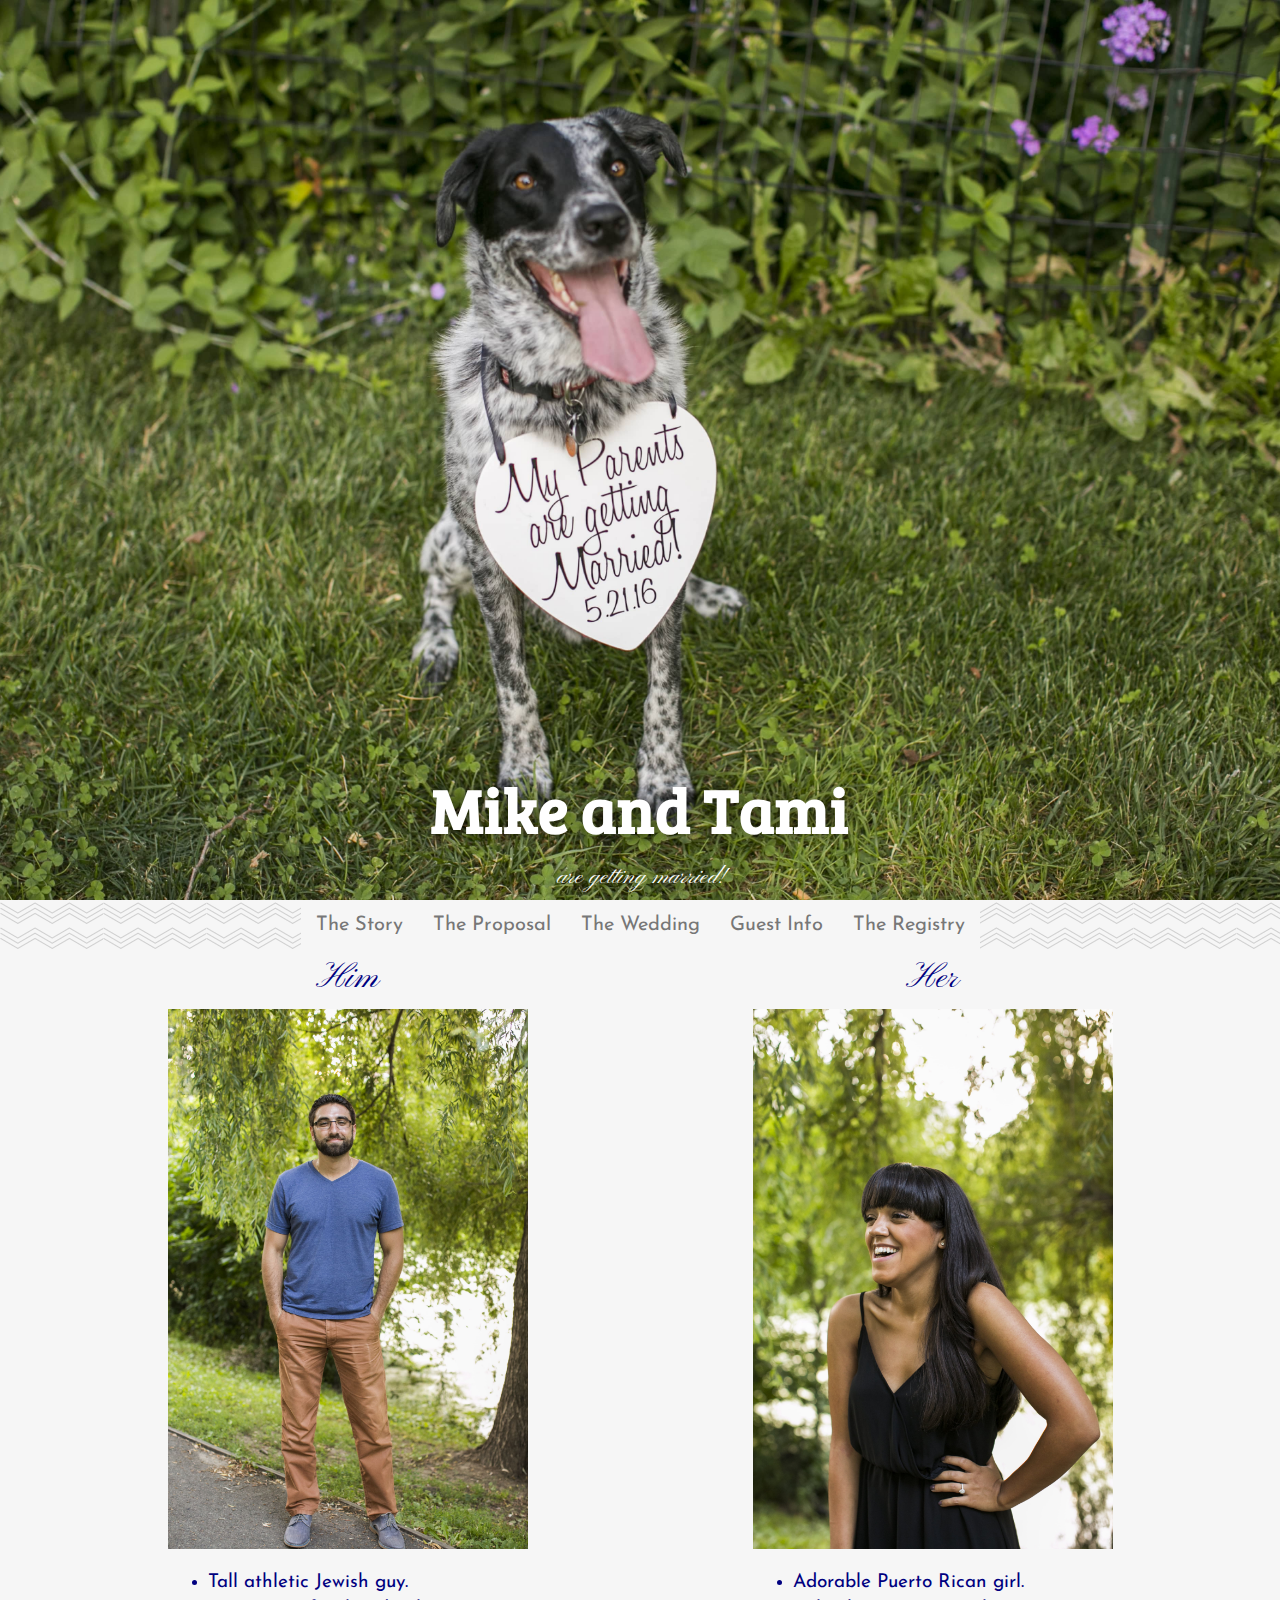
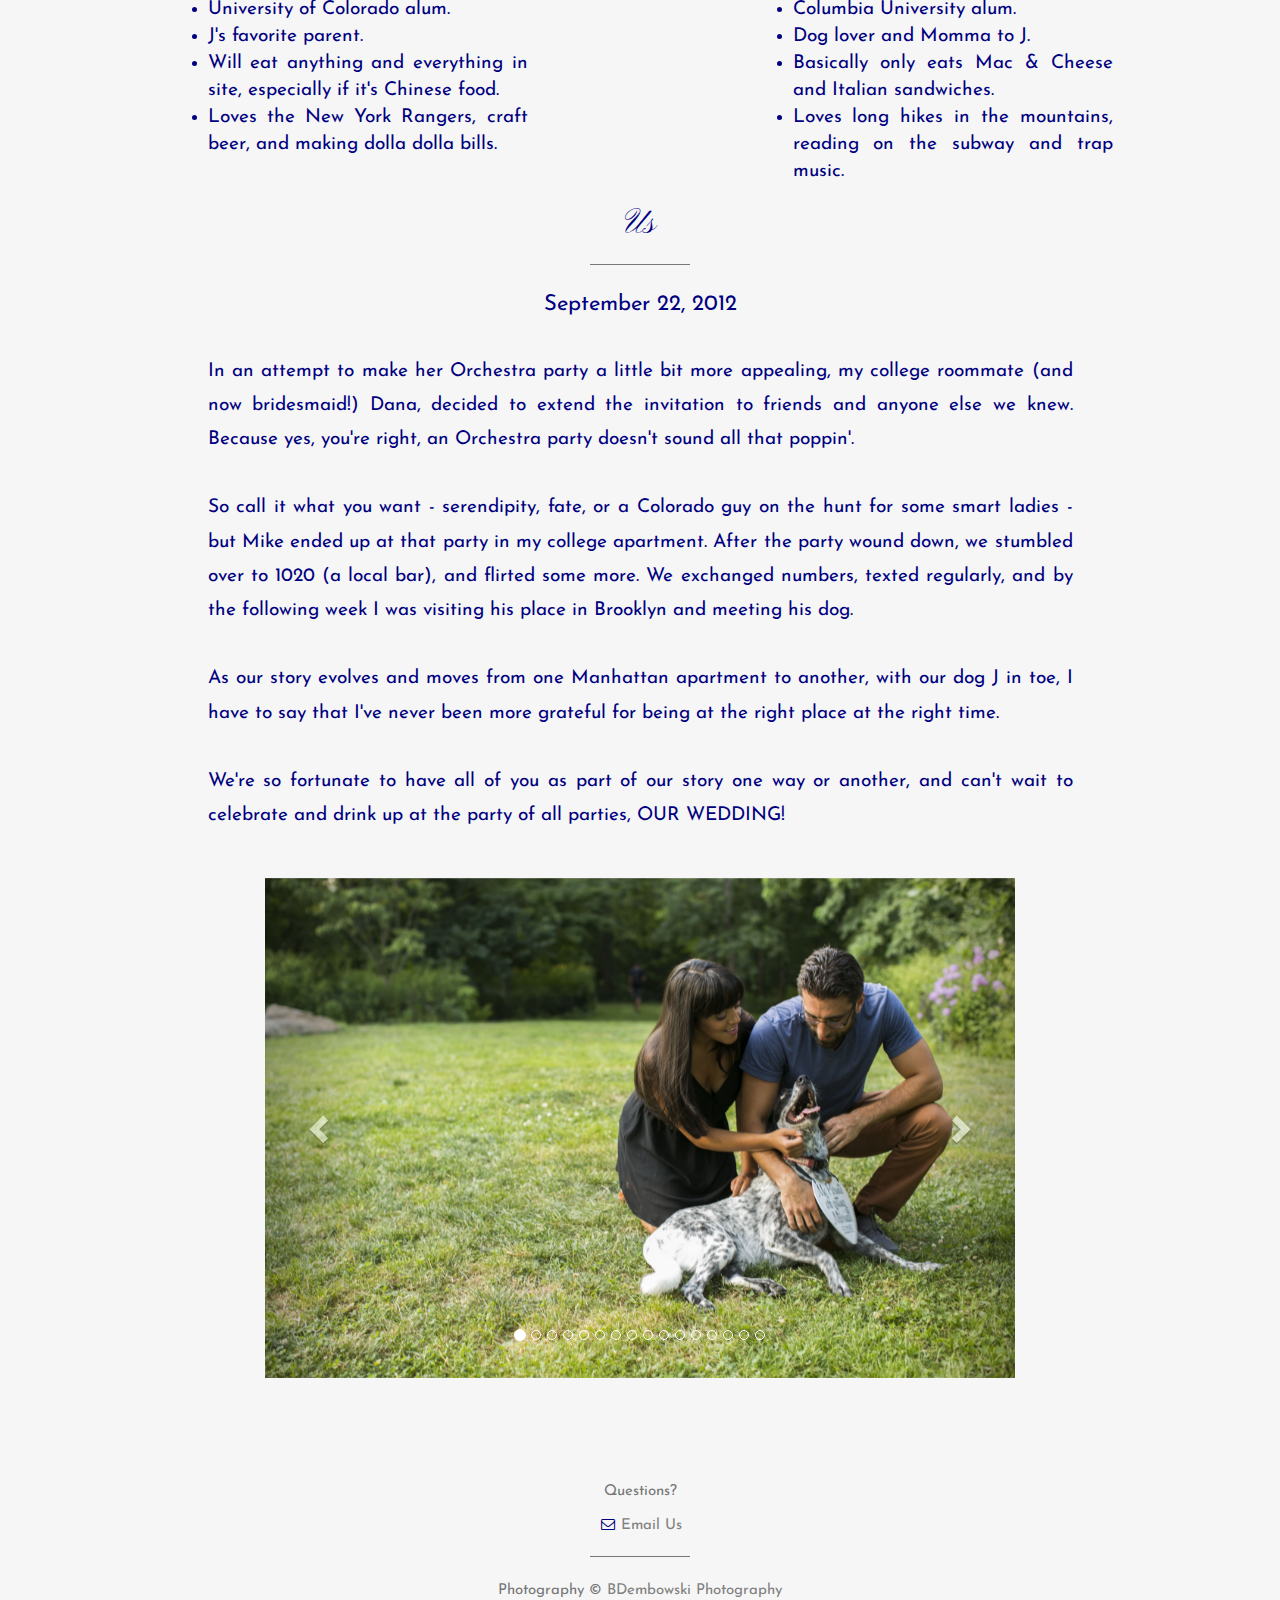
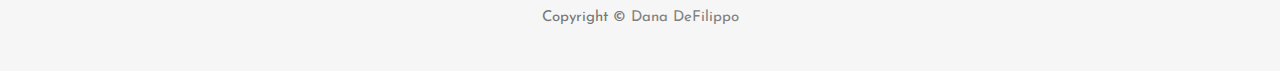
==== index.html @ c009af19 "first commit" ====
<!DOCTYPE html>
<html lang="en">
<head>
  <meta charset="UTF-8">
  <meta name="viewport" content="width=device-width, initial-scale=1">
  <title>Mike & Tami</title>
  <link href="css/bootstrap.css" rel="stylesheet">
  <link href="css/style.css" rel="stylesheet">
  <link rel="stylesheet" href="https://maxcdn.bootstrapcdn.com/font-awesome/4.4.0/css/font-awesome.min.css">
  <link rel="shortcut icon" href="img/favicon.ico" type="image/x-icon">
  <link rel="icon" href="img/favicon.ico" type="image/x-icon">
  <link href='https://fonts.googleapis.com/css?family=Bree+Serif|Pinyon+Script' rel='stylesheet' type='text/css'>
  <link href='https://fonts.googleapis.com/css?family=Josefin+Sans:400,700' rel='stylesheet' type='text/css'>
</head>
<body>
<!-- header -->
  <header id="top" class="about_header">
      <div class="page_title">
        <!-- <h1>MIKE</h1>
        <h2> &nbsp; and &nbsp; </h2>
        <h1> TAMI</h1>
        <h3>are getting married!</h3> -->
        <h1>Mike and Tami</h1>
        <h3>are getting married!</h3>
      </div>
  </header>

<!-- navigation -->
  <div id="nav">
    <nav class="navbar navbar-default" role="navigation">
      <!-- Brand and toggle get grouped for better mobile display -->
      <div class="navbar-header">
        <button type="button" class="navbar-toggle" data-toggle="collapse" data-target=".navbar-ex1-collapse">
          <span class="sr-only">Toggle navigation</span>
          <span class="icon-bar"></span>
          <span class="icon-bar"></span>
          <span class="icon-bar"></span>
        </button>
      </div>
      <!-- Collect the nav links, forms, and other content for toggling -->
      <div class="collapse navbar-collapse navbar-ex1-collapse">
        <ul class="nav navbar-nav">
          <li><a href="index.html">The Story</a></li>
          <li><a href="proposal.html">The Proposal</a></li>
          <li><a href="wedding.html">The Wedding</a></li>
          <li><a href="guest.html">Guest Info</a></li>
          <li><a href="registry.html">The Registry</a></li>
        </ul>
      </div><!-- /.navbar-collapse -->
    </nav>
  </div>
<!-- about -->
  <section id="services" class="services">
    <div class="container">
      <div class="row text-center">
        <div class="col-md-4 col-md-offset-1">
          <h4>Him</h4>
          <img class="img-responsive" src="img/Mike-min.jpg">
          <ul class="about_list">
            <li> Tall athletic Jewish guy.</li>
            <li> University of Colorado alum.</li>
            <li> J's favorite parent. </li>
            <li> Will eat anything and everything in site, especially if it's Chinese food. </li>
            <li> Loves the New York Rangers, craft beer, and making dolla dolla bills.</li>
          </ul>
            </div>
            <div class="col-md-2">
            </div>
            <div class="col-md-4">
              <h4>Her</h4>
              <img class="img-responsive" src="img/Tami2-min.jpg">
              <ul class="about_list">
                <li> Adorable Puerto Rican girl.</li>
                <li> Columbia University alum. </li>
                <li> Dog lover and Momma to J. </li>
                <li> Basically only eats Mac & Cheese and Italian sandwiches.</li>
                <li> Loves long hikes in the mountains, reading on the subway and trap music.</li>
              </ul>
            </div>
          </div>
        </div>
        <div class="container">
          <div class="row text-center">
            <div class="col-md-10 col-md-offset-1">
          <h4>Us</h4>
          <hr class="small">
          <p id="date">
            September 22, 2012
          </p>
            <br>
            <p id="paragraph">
              In an attempt to make her Orchestra party a little bit more appealing, my college roommate (and now bridesmaid!) Dana, decided to extend the invitation to friends and anyone else we knew. Because yes, you're right, an Orchestra party doesn't sound all that poppin'.
              <br>
              <br>
              So call it what you want - serendipity, fate, or a Colorado guy on the hunt for some smart ladies - but Mike ended up at that party in my college apartment. After the party wound down, we stumbled over to 1020 (a local bar), and flirted some more. We exchanged numbers, texted regularly, and by the following week I was visiting his place in Brooklyn and meeting his dog.
              <br>
              <br>
              As our story evolves and moves from one Manhattan apartment to another, with our dog J in toe, I have to say that I've never been more grateful for being at the right place at the right time.
              <br>
              <br>
              We're so fortunate to have all of you as part of our story one way or another, and can't wait to celebrate and drink up at the party of all parties, OUR WEDDING!
            <br>
            <br>
          </p>
        </div>
      </div>
    </div>
  </div>
<!-- carousel -->
    <div class="container">
      <div class="row">
        <div class="col-md-8 col-md-offset-2">
          <div id="carousel" class="carousel slide" data-ride="carousel">
            <!-- Indicators -->
            <ol class="carousel-indicators">
              <li data-target="#carousel" data-slide-to="0" class="active"></li>
              <li data-target="#carousel" data-slide-to="1"></li>
              <li data-target="#carousel" data-slide-to="2"></li>
              <li data-target="#carousel" data-slide-to="3"></li>
              <li data-target="#carousel" data-slide-to="4"></li>
              <li data-target="#carousel" data-slide-to="5"></li>
              <li data-target="#carousel" data-slide-to="6"></li>
              <li data-target="#carousel" data-slide-to="7"></li>
              <li data-target="#carousel" data-slide-to="8"></li>
              <li data-target="#carousel" data-slide-to="9"></li>
              <li data-target="#carousel" data-slide-to="10"></li>
              <li data-target="#carousel" data-slide-to="11"></li>
              <li data-target="#carousel" data-slide-to="12"></li>
              <li data-target="#carousel" data-slide-to="13"></li>
              <li data-target="#carousel" data-slide-to="14"></li>
              <li data-target="#carousel" data-slide-to="15"></li>
            </ol>
            <!-- Wrapper for slides -->
            <div class="carousel-inner" role="listbox">
              <div class="item active">
                <img src="img/slider1-min.jpg" alt="slider1">
              </div>
              <div class="item">
                <img src="img/slider2-min.jpg" alt="slider2">
              </div>
              <div class="item">
                <img src="img/slider3-min.jpg" alt="slider3">
              </div>
              <div class="item">
                <img src="img/slider4-min.jpg" alt="slider4">
              </div>
              <div class="item">
                <img src="img/slider5-min.jpg" alt="slider5">
              </div>
              <div class="item">
                <img src="img/slider6-min.jpg" alt="slider6">
              </div>
              <div class="item">
                <img src="img/slider7-min.jpg" alt="slider7">
              </div>
              <div class="item">
                <img src="img/slider8-min.jpg" alt="slider8">
              </div>
              <div class="item">
                <img src="img/slider9-min.jpg" alt="slider9">
              </div>
              <div class="item">
                <img src="img/slider10-min.jpg" alt="slider10">
              </div>
              <div class="item">
                <img src="img/slider11-min.jpg" alt="slider11">
              </div>
              <div class="item">
                <img src="img/slider12-min.jpg" alt="slider12">
              </div>
              <div class="item">
                <img src="img/slider13-min.jpg" alt="slider13">
              </div>
              <div class="item">
                <img src="img/slider14-min.jpg" alt="slider14">
              </div>
              <div class="item">
                <img src="img/slider15-min.jpg" alt="slider15">
              </div>
            </div>
            <!-- Controls -->
            <a class="left carousel-control" href="#carousel" role="button" data-slide="prev">
              <span class="glyphicon glyphicon-chevron-left" aria-hidden="true"></span>
              <span class="sr-only">Previous</span>
            </a>
            <a class="right carousel-control" href="#carousel" role="button" data-slide="next">
              <span class="glyphicon glyphicon-chevron-right" aria-hidden="true"></span>
              <span class="sr-only">Next</span>
            </a>
          </div>
        </div>
      </div>
    </div>
  </section>

<!-- Footer -->
  <footer>
    <div class="container">
      <div class="row">
        <div class="col-lg-10 col-lg-offset-1 text-center">
          <p class="text-muted text-center" id="footer_p">Questions?</p>
          <i class="fa fa-envelope-o fa-fw"></i>  <a class="footer_email" href="mailto:tlh0716@gmail.com">Email Us</a>
          <br>
          <hr class="small">
          <p class="text-muted text-center" id="footer_p">
            Photography &copy; <a class="footer_email" href="http://blog.bdembowski.com/">BDembowski Photography</a><br>
            Copyright &copy; <a class="footer_email" href="http://www.danadefilippo.com">Dana DeFilippo</a>
          </p>
        </div>
      </div>
    </div>
  </footer>


  <script src="js/jquery.js"></script>
  <script src="js/bootstrap.min.js"></script>
  <script src="js/main.js" type="text/javascript"></script>
</body>
</html>
---- css/style.css ----
/* ========================= */
  /*  Body */
  /* ========================= */

html,
body {
    width: 100%;
    height: 100%;
    background-color: #F6F6F6;
    color: navy;
}

hr {
    max-width: 250px;
    border-top: 1px solid #777;
}
hr.small {
    max-width: 100px;
}

p{
  font-family: 'Josefin Sans', sans-serif;
  text-align: justify;
  line-height: 1.8;
  font-size: 19px;
}

h1{
  font-family: 'Bree Serif', serif;
  display: inline-block;
  text-shadow: 0px 0px 20px rgba(0, 0, 0, 0.74);
}
h2{
  font-family: 'Pinyon Script', cursive;
  display: inline-block;
  text-shadow: 0px 0px 20px rgba(0, 0, 0, 0.74);
}
h3{
    font-family: 'Pinyon Script', cursive;
    text-shadow: 0px 0px 20px rgba(0, 0, 0, 0.74);
}

h4{
  font-family: 'Pinyon Script', cursive;
  font-size: 35px;
}

h5{
  font-family: 'Josefin Sans', sans-serif;
  font-weight: bold;
  font-size: 28px;
}
h6{
  font-family: 'Josefin Sans', sans-serif;
  font-size: 24px;
}
a{
  text-decoration: none;
  color: white;
}

a:hover{
  color: navy;
  border-bottom: solid 3px navy;
}

.hotels{
  text-decoration: underline;
  color: gray;
}

.hotels:hover{
  text-decoration: none;
}

.hotel_list{
  list-style-type: none;
  font-size: 20px;
}

#centering{
  margin-left: auto;
  margin-right: auto;
  width: 20em;
  text-align:justify;
}

.about_list{
  font-size: 19px;
  padding-top: 20px;
  display: inline-block;
  text-align: justify;
}

#date{
  font-size: 22px;
  text-align: center;
}

#not_your_thing{
  padding-top: 50px;
  padding-bottom: 50px;
}

#tangible_stuff{
  text-align: left;
  padding-top: 40px;
}

#wrap{
  text-align: left;
}

#registry_one{
  padding-top: 20px;
  padding-bottom: 20px;
}

#registry_two{
  padding-top: 250px;
  padding-bottom: 20px;
}

#macys{
  padding-top: 40px;
}

  /* ========================= */
  /*  Headers */
  /* ========================= */

.about_header {
    display: table;
    position: relative;
    width: 100%;
    height: 100%;
    background: url(../img/about_header-min.jpg) no-repeat center center scroll;
    -webkit-background-size: cover;
    -moz-background-size: cover;
    background-size: cover;
    -o-background-size: cover;
}

.proposal_header {
    display: table;
    position: relative;
    width: 100%;
    height: 100%;
    background: url(../img/proposal_header-min.jpg) no-repeat center center scroll;
    -webkit-background-size: cover;
    -moz-background-size: cover;
    background-size: cover;
    -o-background-size: cover;
}

.wedding_header {
    display: table;
    position: relative;
    width: 100%;
    height: 100%;
    background: url(../img/wedding_header-min.jpg) no-repeat center center scroll;
    -webkit-background-size: cover;
    -moz-background-size: cover;
    background-size: cover;
    -o-background-size: cover;
}

.registry_header{
      display: table;
    position: relative;
    width: 100%;
    height: 100%;
    background: url(../img/thailand.jpg) no-repeat center center scroll;
    -webkit-background-size: cover;
    -moz-background-size: cover;
    background-size: cover;
    -o-background-size: cover;
}


.guest_header{
    display: table;
    position: relative;
    width: 100%;
    height: 100%;
    background: url(../img/slider8-min.jpg) no-repeat center center scroll;
    -webkit-background-size: cover;
    -moz-background-size: cover;
    background-size: cover;
    -o-background-size: cover;
}

.page_title {
    display: table-cell;
    text-align: center;
    vertical-align: bottom;
    color:white;
}

.page_title h1 {
    margin: 0;
    padding: 0;
    font-size: 4.5em;
    font-weight: 700;
}

  /* ========================= */
  /*  Navbar */
  /* ========================= */

.navbar .navbar-nav {
    display: inline-block;
    float: none;
}

.navbar .navbar-collapse {
    text-align: center;
    background-image: url(../img/zigzag.png);
    line-height: 5px;
    background-color: #F6F6F6;
}

.navbar{
  background-color: transparent;
  background:transparent;
  border-color: transparent;

  /*padding: 0px 50px;*/
}

#nav.affix {
    position: fixed;
    top: 0;
    width: 100%;
    z-index:10;
}


  /* ========================= */
  /*  Footer */
  /* ========================= */
footer {
    padding-top: 100px;
    padding-bottom: 30px;
}

.footer_email{
  text-decoration: none;
  color: gray;
  font-size: 15px
}

.footer_email:hover{
  color: navy;
  text-decoration: none;
  border-bottom: solid 1px navy;
}

#footer_p{
  font-size: 15px;
}
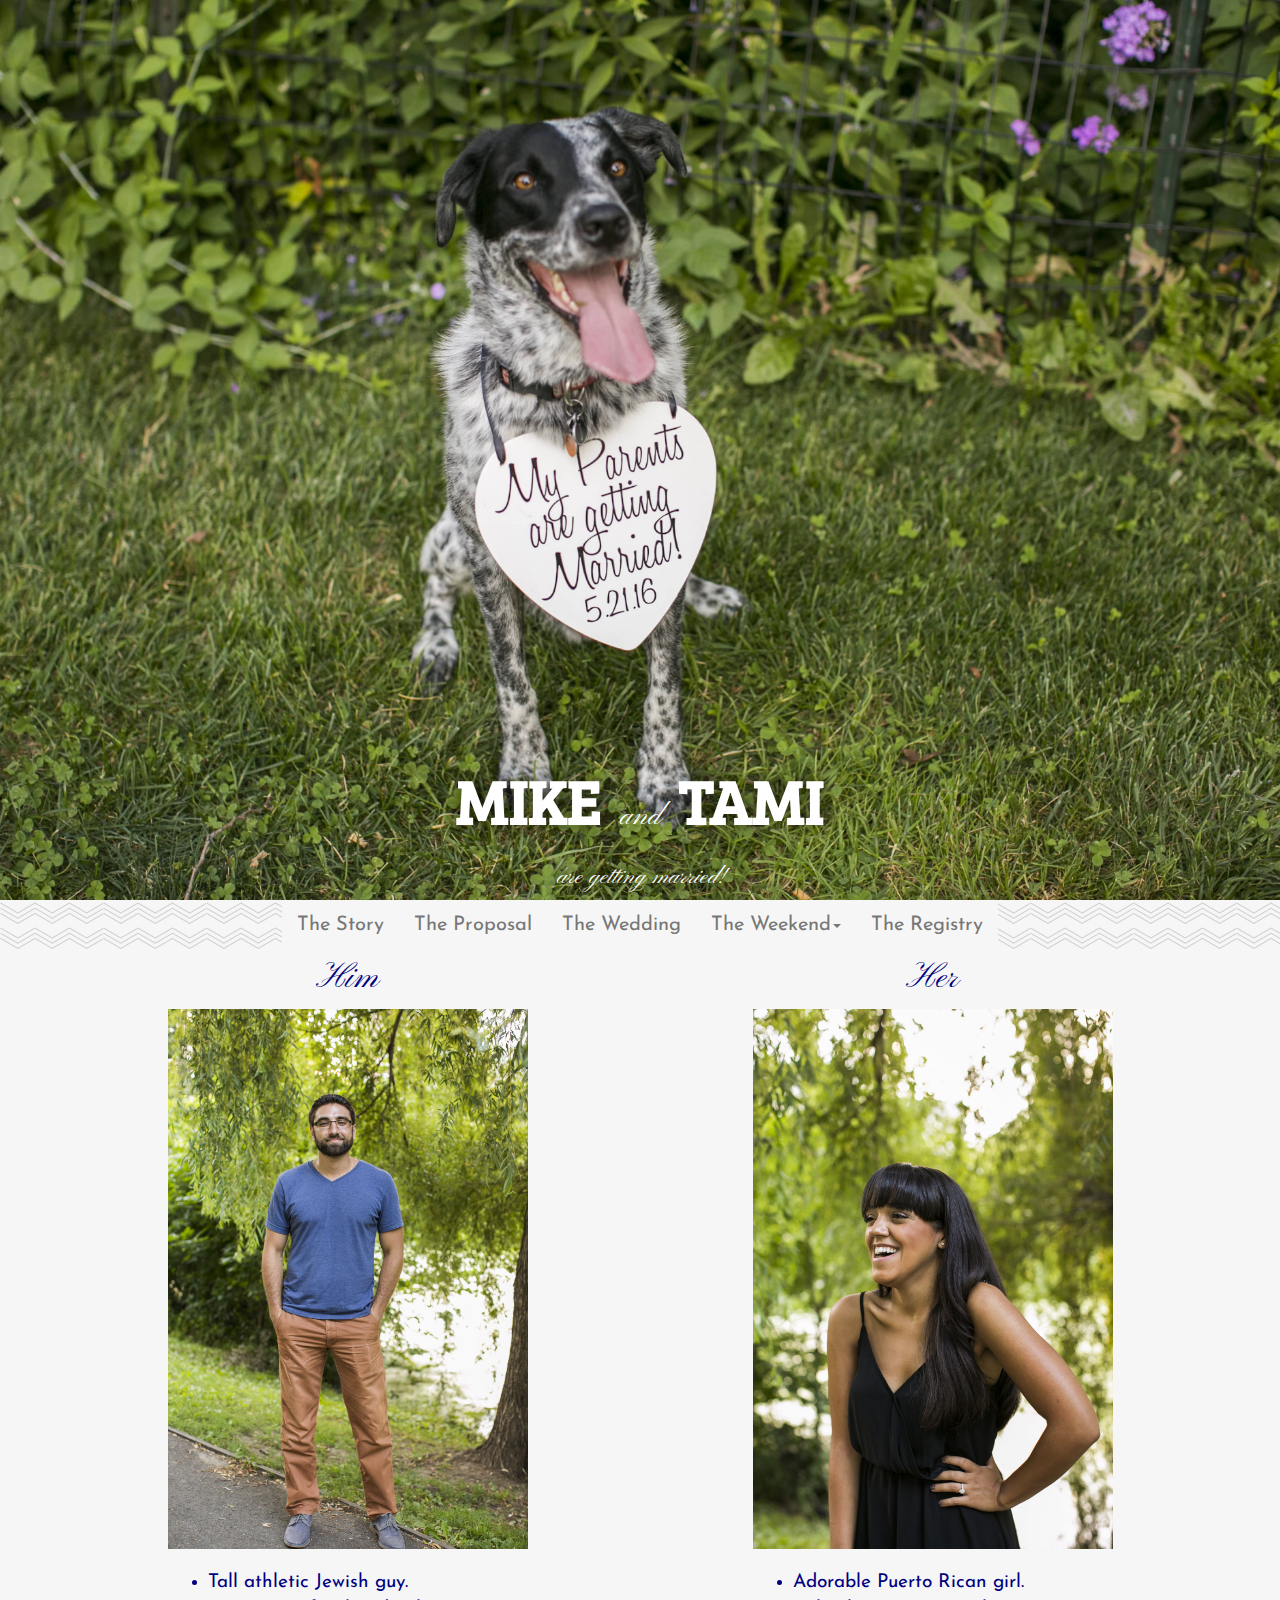
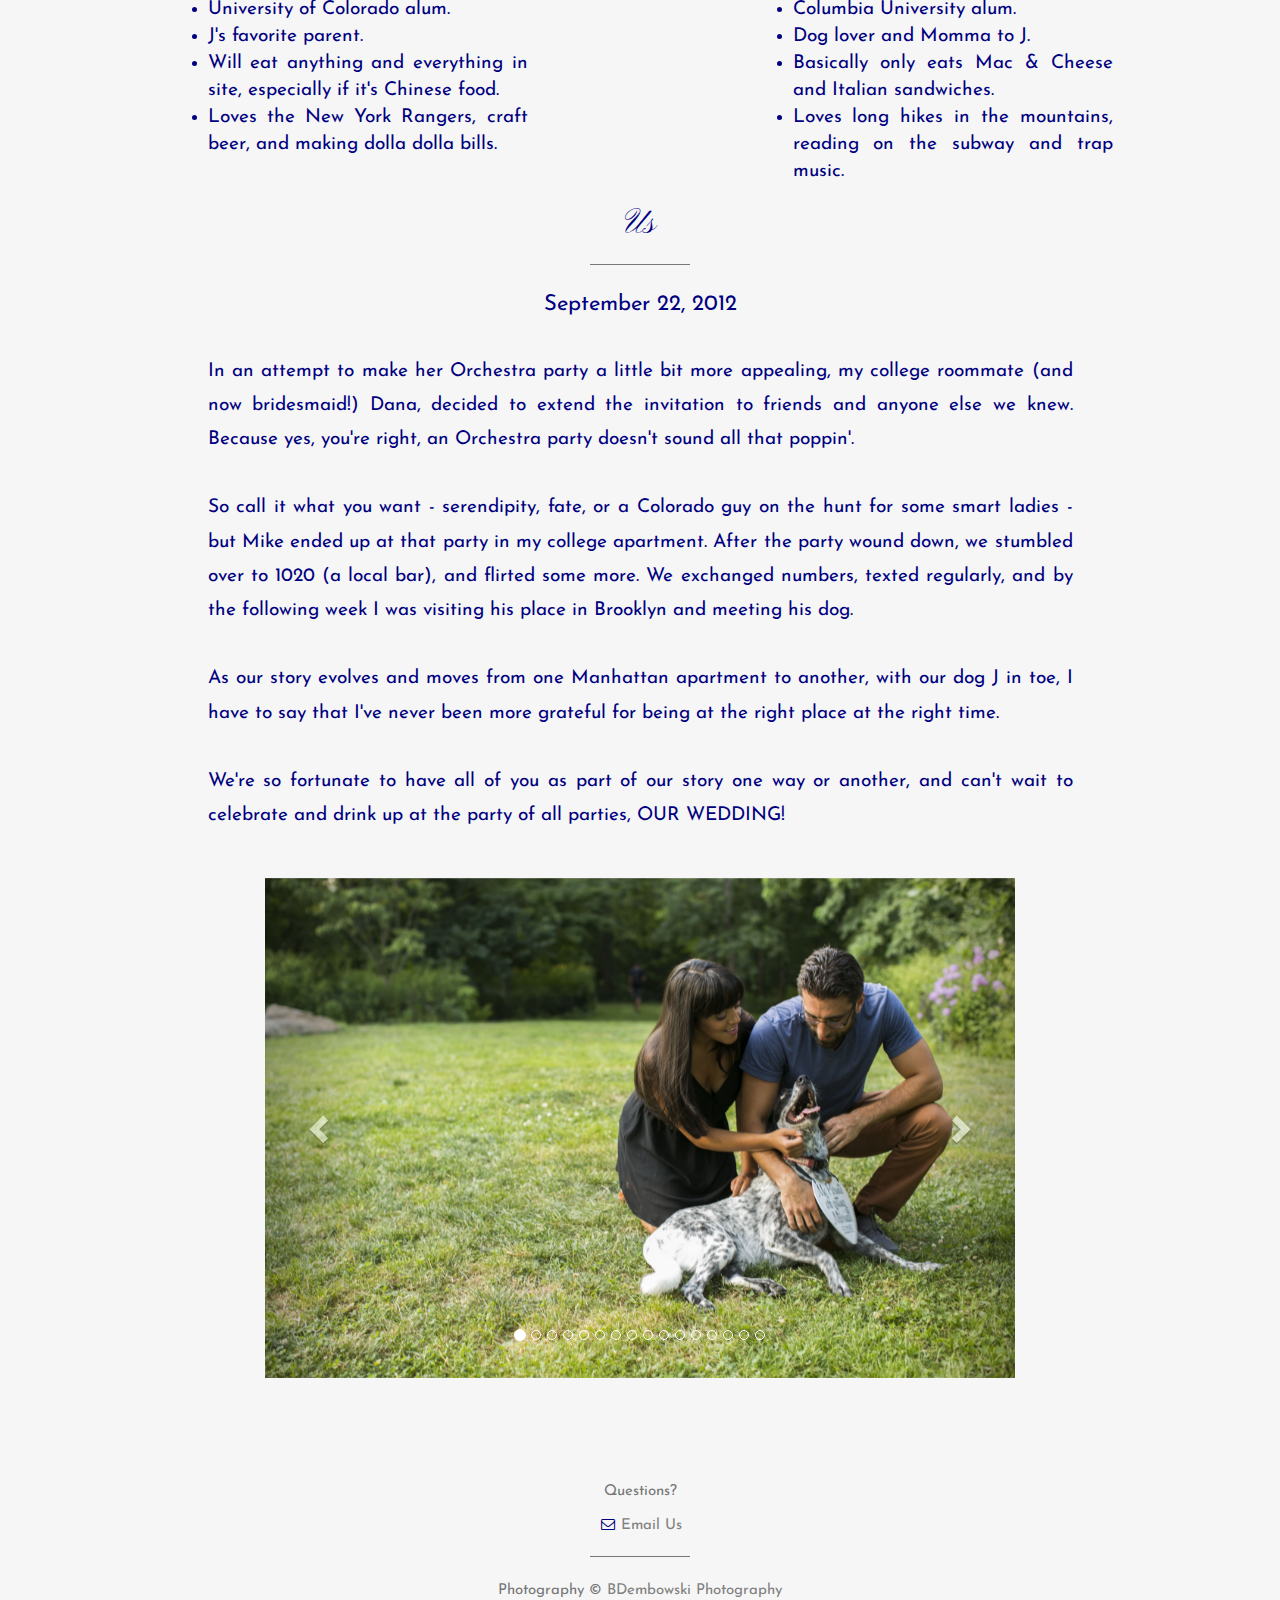
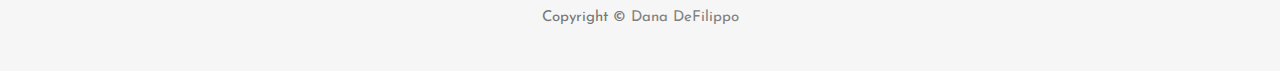
==== commit 6bbe32fc: "updates navbar with dropdown" ====
--- a/index.html
+++ b/index.html
@@ -16,11 +16,9 @@
 <!-- header -->
   <header id="top" class="about_header">
       <div class="page_title">
-        <!-- <h1>MIKE</h1>
+        <h1>MIKE</h1>
         <h2> &nbsp; and &nbsp; </h2>
         <h1> TAMI</h1>
-        <h3>are getting married!</h3> -->
-        <h1>Mike and Tami</h1>
         <h3>are getting married!</h3>
       </div>
   </header>
@@ -43,12 +41,20 @@
           <li><a href="index.html">The Story</a></li>
           <li><a href="proposal.html">The Proposal</a></li>
           <li><a href="wedding.html">The Wedding</a></li>
-          <li><a href="guest.html">Guest Info</a></li>
+            <li class="dropdown">
+            <a href="#" class="dropdown-toggle" data-toggle="dropdown" role="button" aria-haspopup="true" aria-expanded="false">The Weekend<span class="caret"></span></a>
+            <ul class="dropdown-menu">
+              <li><a href="directions.html">Directions From Everywhere</a></li>
+              <li><a href="hotel.html">Hotel Info</a></li>
+              <li><a href="activities.html">Weekend Activities</a></li>
+            </ul>
+          </li>
           <li><a href="registry.html">The Registry</a></li>
         </ul>
       </div><!-- /.navbar-collapse -->
     </nav>
   </div>
+
 <!-- about -->
   <section id="services" class="services">
     <div class="container">
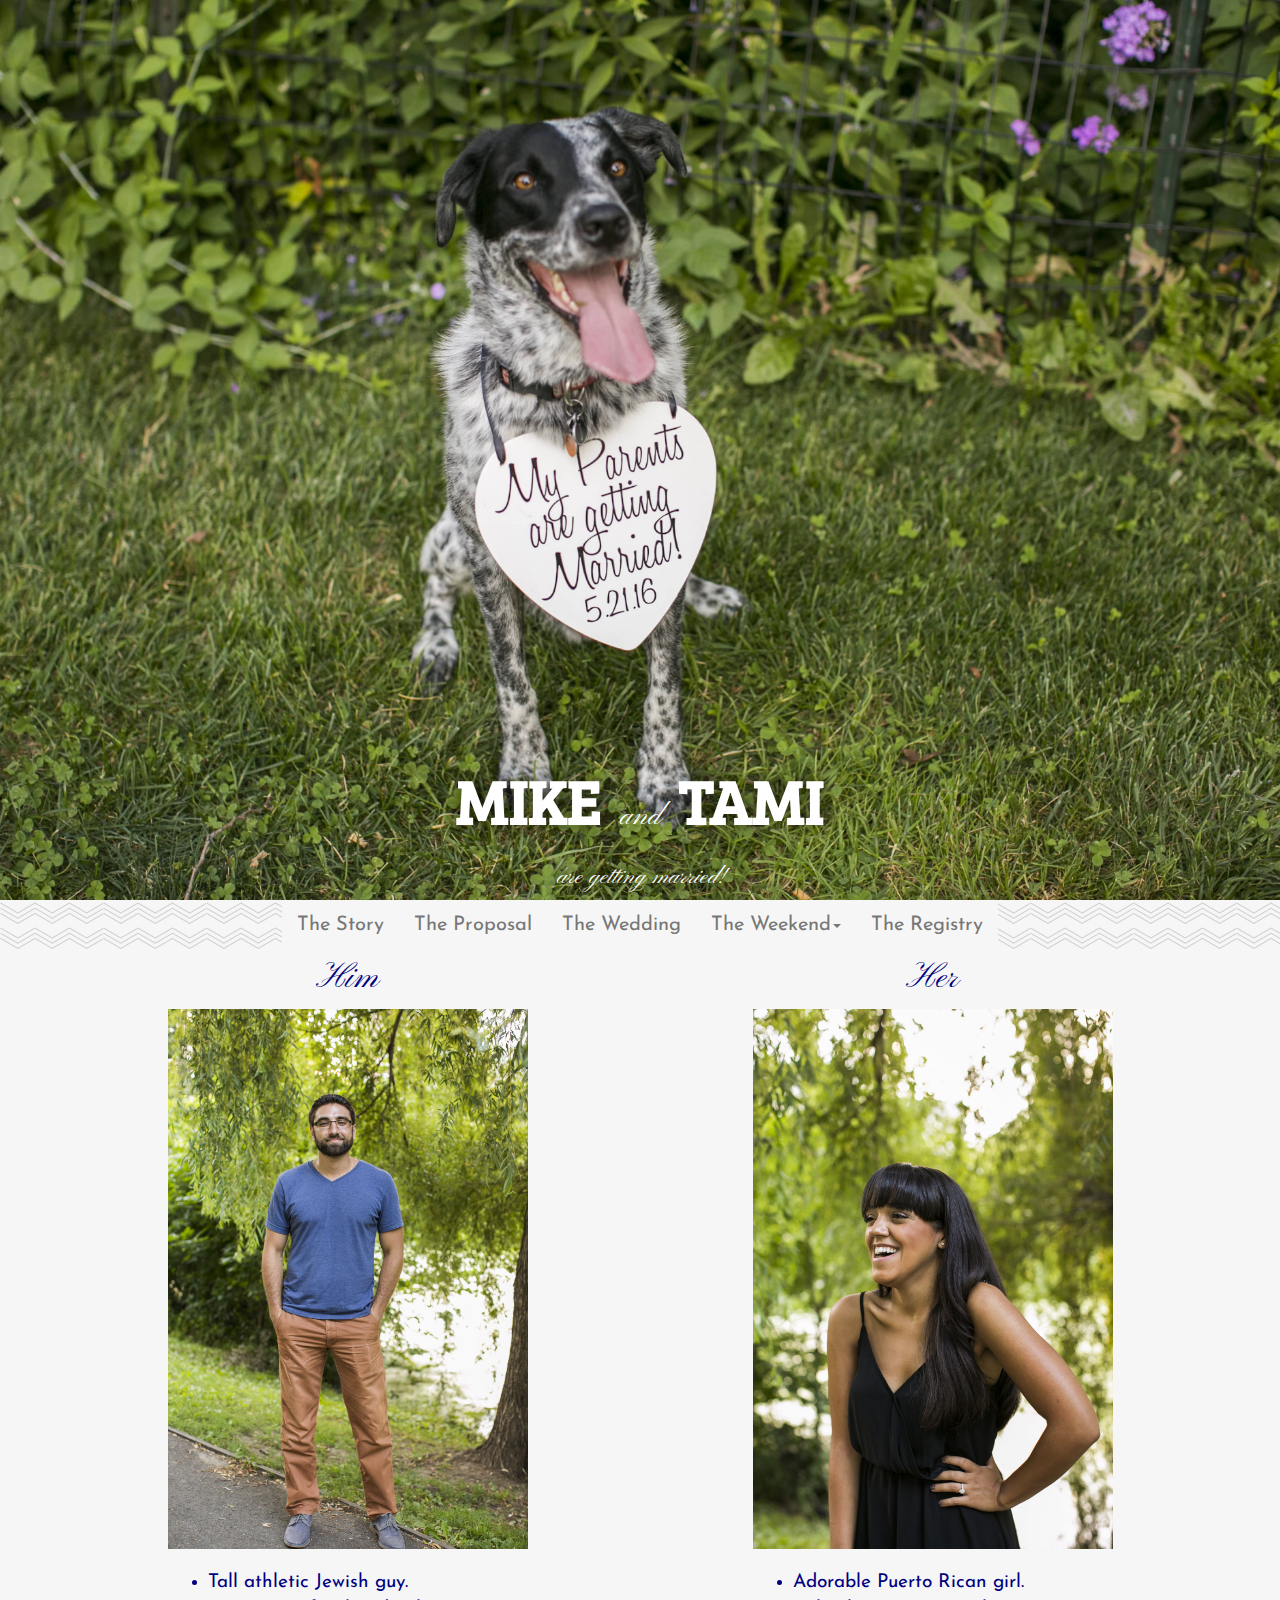
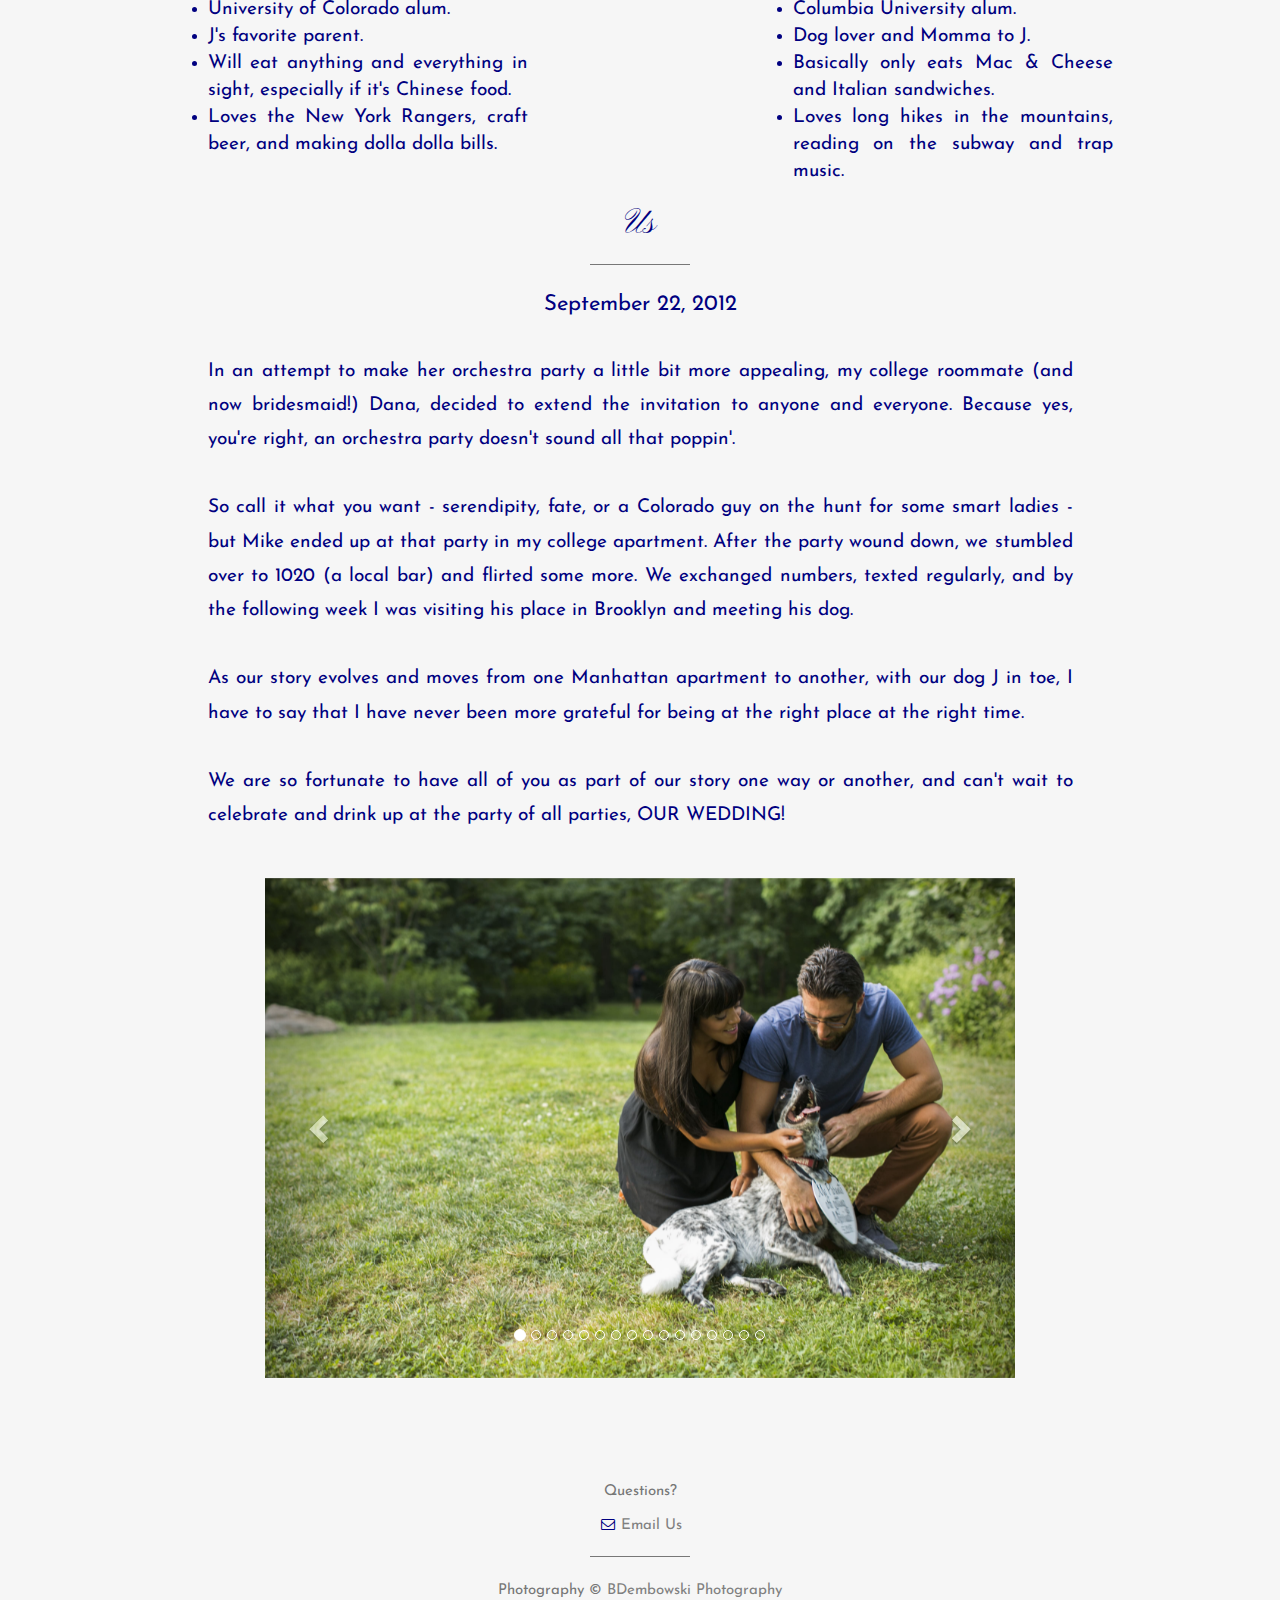
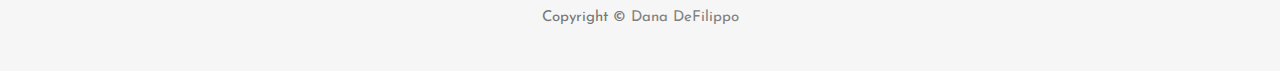
==== commit fd750e97: "updates directions header, hotel header and wedding info" ====
--- a/index.html
+++ b/index.html
@@ -44,9 +44,9 @@
             <li class="dropdown">
             <a href="#" class="dropdown-toggle" data-toggle="dropdown" role="button" aria-haspopup="true" aria-expanded="false">The Weekend<span class="caret"></span></a>
             <ul class="dropdown-menu">
-              <li><a href="directions.html">Directions From Everywhere</a></li>
-              <li><a href="hotel.html">Hotel Info</a></li>
-              <li><a href="activities.html">Weekend Activities</a></li>
+              <li><a href="directions.html">Directions</a></li>
+              <li><a href="hotel.html">Accommodations</a></li>
+              <li><a href="activities.html">Activities</a></li>
             </ul>
           </li>
           <li><a href="registry.html">The Registry</a></li>
@@ -66,7 +66,7 @@
             <li> Tall athletic Jewish guy.</li>
             <li> University of Colorado alum.</li>
             <li> J's favorite parent. </li>
-            <li> Will eat anything and everything in site, especially if it's Chinese food. </li>
+            <li> Will eat anything and everything in sight, especially if it's Chinese food. </li>
             <li> Loves the New York Rangers, craft beer, and making dolla dolla bills.</li>
           </ul>
             </div>
@@ -95,16 +95,16 @@
           </p>
             <br>
             <p id="paragraph">
-              In an attempt to make her Orchestra party a little bit more appealing, my college roommate (and now bridesmaid!) Dana, decided to extend the invitation to friends and anyone else we knew. Because yes, you're right, an Orchestra party doesn't sound all that poppin'.
-              <br>
-              <br>
-              So call it what you want - serendipity, fate, or a Colorado guy on the hunt for some smart ladies - but Mike ended up at that party in my college apartment. After the party wound down, we stumbled over to 1020 (a local bar), and flirted some more. We exchanged numbers, texted regularly, and by the following week I was visiting his place in Brooklyn and meeting his dog.
-              <br>
-              <br>
-              As our story evolves and moves from one Manhattan apartment to another, with our dog J in toe, I have to say that I've never been more grateful for being at the right place at the right time.
-              <br>
-              <br>
-              We're so fortunate to have all of you as part of our story one way or another, and can't wait to celebrate and drink up at the party of all parties, OUR WEDDING!
+              In an attempt to make her orchestra party a little bit more appealing, my college roommate (and now bridesmaid!) Dana, decided to extend the invitation to anyone and everyone. Because yes, you're right, an orchestra party doesn't sound all that poppin'.
+              <br>
+              <br>
+              So call it what you want - serendipity, fate, or a Colorado guy on the hunt for some smart ladies - but Mike ended up at that party in my college apartment. After the party wound down, we stumbled over to 1020 (a local bar) and flirted some more. We exchanged numbers, texted regularly, and by the following week I was visiting his place in Brooklyn and meeting his dog.
+              <br>
+              <br>
+              As our story evolves and moves from one Manhattan apartment to another, with our dog J in toe, I have to say that I have never been more grateful for being at the right place at the right time.
+              <br>
+              <br>
+              We are so fortunate to have all of you as part of our story one way or another, and can't wait to celebrate and drink up at the party of all parties, OUR WEDDING!
             <br>
             <br>
           </p>
--- a/css/style.css
+++ b/css/style.css
@@ -75,7 +75,48 @@
 
 .hotel_list{
   list-style-type: none;
-  font-size: 20px;
+  font-size: 16px;
+}
+
+.shuttle{
+  font-size: 16px;
+}
+
+.activities_list{
+  list-style-type: none;
+  font-size: 16px;
+}
+
+.activities_list a{
+  text-decoration: none;
+  color:navy;
+}
+
+.activities_list a:hover{
+  text-decoration: none;
+  border-bottom: none;
+  font-weight: bold;
+}
+
+
+.directions{
+  font-size: 16px;
+  line-height: 30px;
+}
+
+.direction_button{
+  color:navy;
+  background-color: #F6F6F6;
+  border-color: navy;
+  border-radius:0;
+}
+
+.direction_button:hover{
+  color:#F6F6F6;
+  background-color: navy;
+  border-color: #F6F6F6;
+  border-bottom: none;
+  border-radius:0;
 }
 
 #centering{
@@ -190,6 +231,30 @@
     -o-background-size: cover;
 }
 
+.hotel_header{
+  display: table;
+    position: relative;
+    width: 100%;
+    height: 100%;
+    background: url(../img/hotel_header.jpg) no-repeat center center scroll;
+    -webkit-background-size: cover;
+    -moz-background-size: cover;
+    background-size: cover;
+    -o-background-size: cover;
+}
+
+.directions_header{
+  display: table;
+    position: relative;
+    width: 100%;
+    height: 100%;
+    background: url(../img/directions_header.jpg) no-repeat center center scroll;
+    -webkit-background-size: cover;
+    -moz-background-size: cover;
+    background-size: cover;
+    -o-background-size: cover;
+}
+
 .page_title {
     display: table-cell;
     text-align: center;
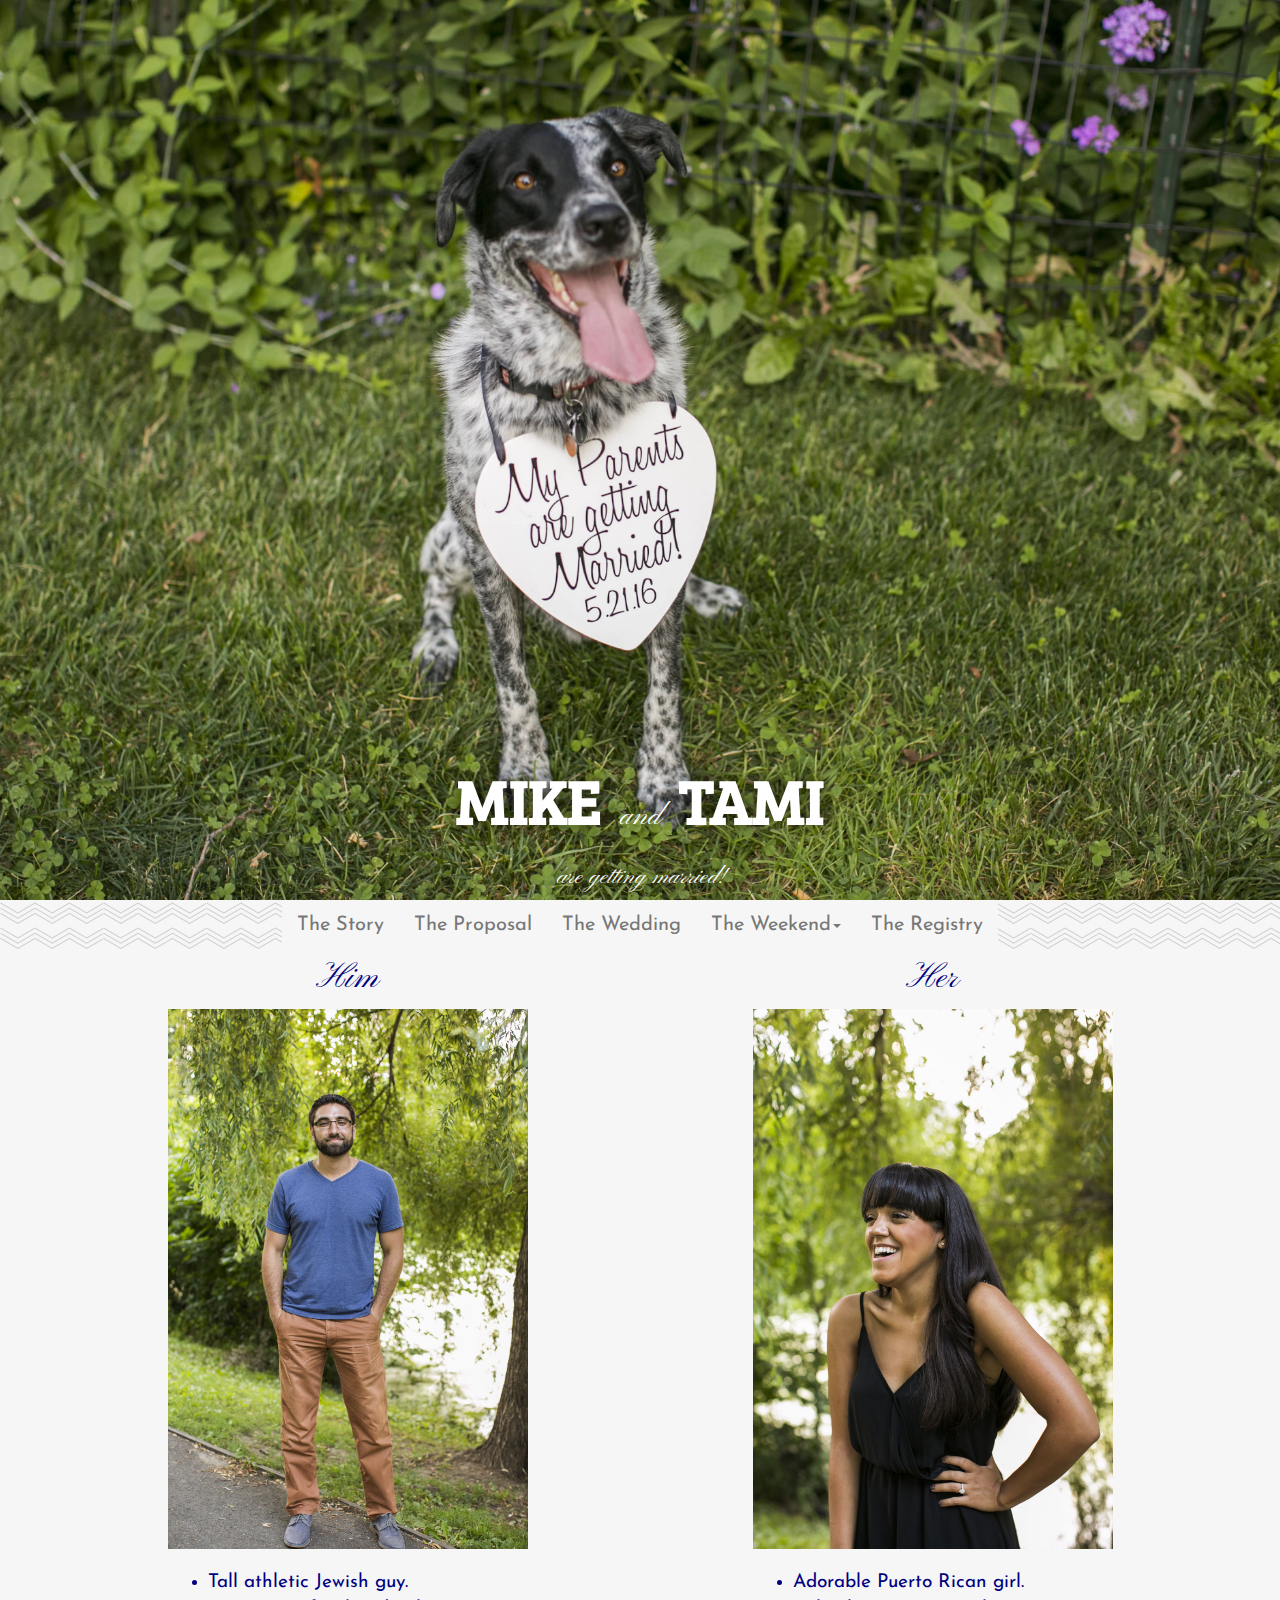
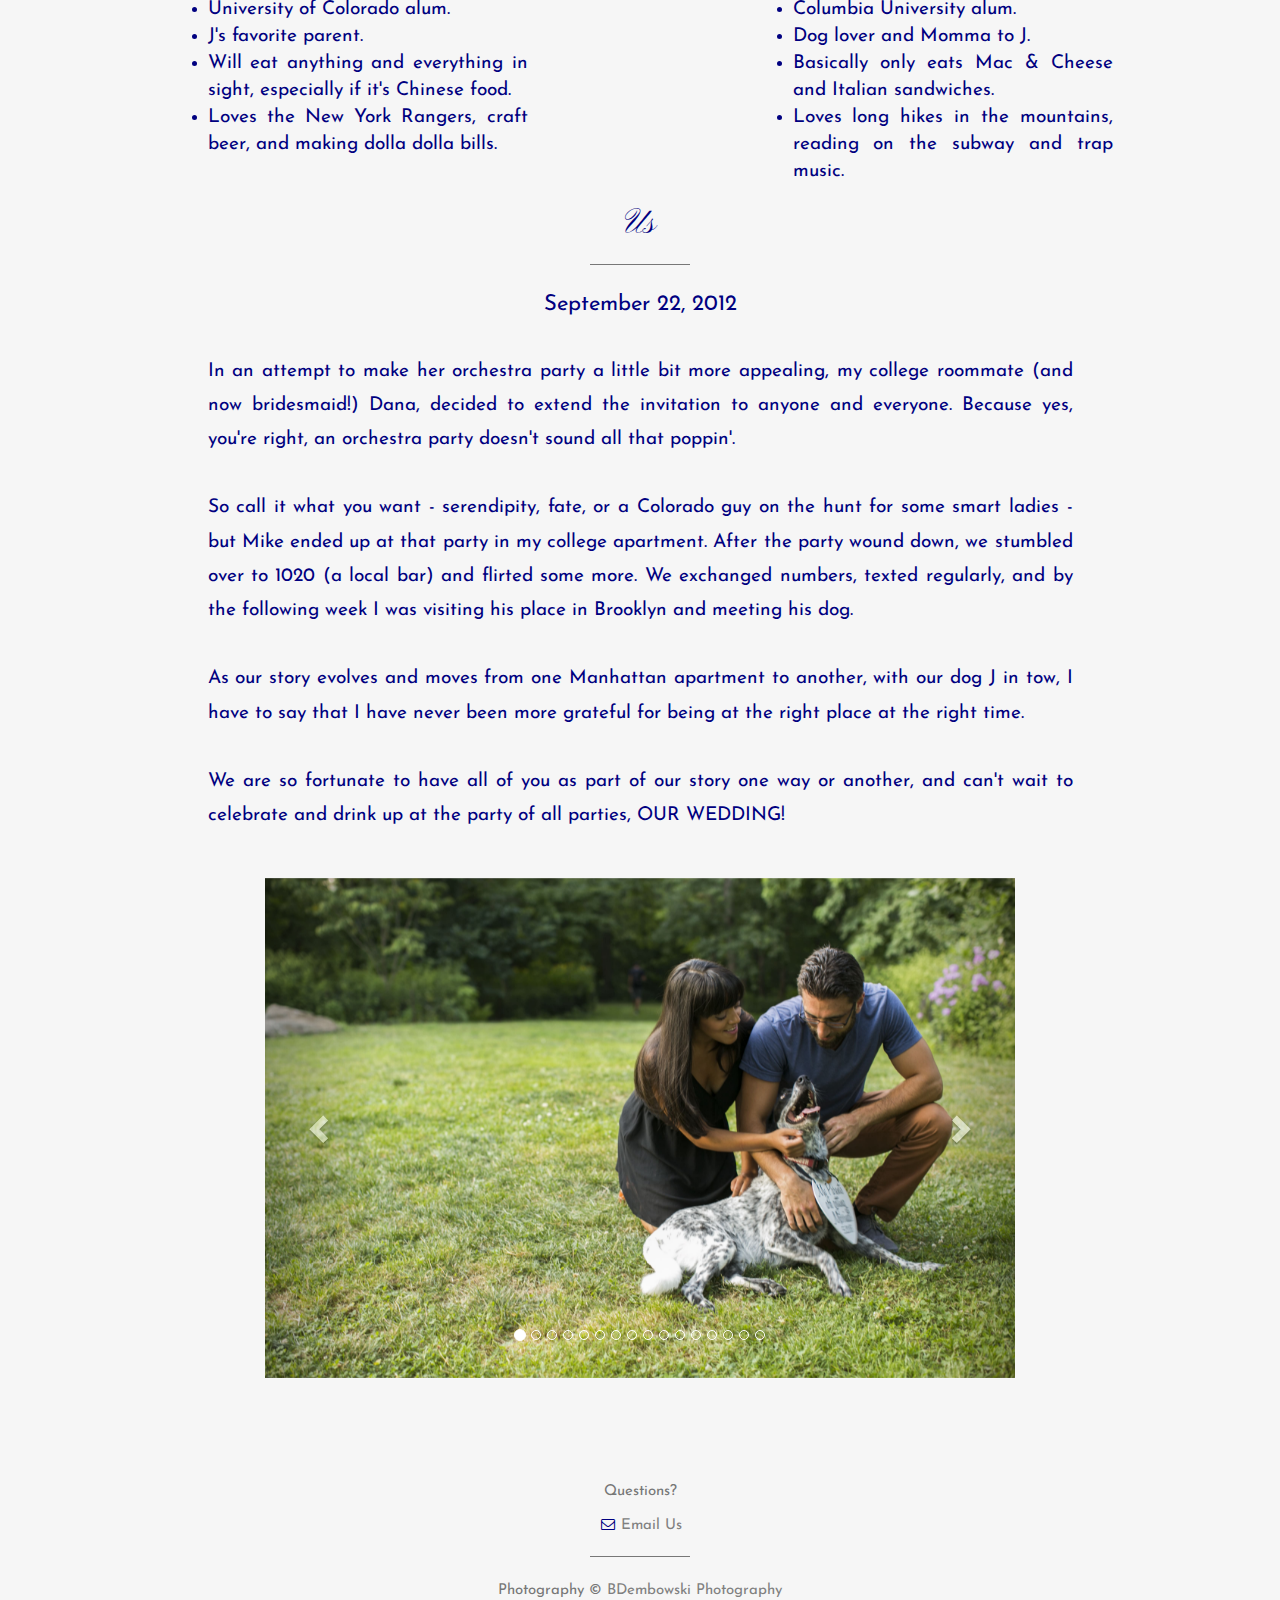
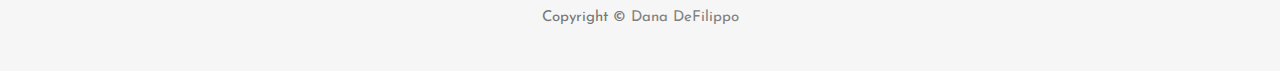
==== commit d7f3c9f2: "updates tow" ====
--- a/index.html
+++ b/index.html
@@ -101,7 +101,7 @@
               So call it what you want - serendipity, fate, or a Colorado guy on the hunt for some smart ladies - but Mike ended up at that party in my college apartment. After the party wound down, we stumbled over to 1020 (a local bar) and flirted some more. We exchanged numbers, texted regularly, and by the following week I was visiting his place in Brooklyn and meeting his dog.
               <br>
               <br>
-              As our story evolves and moves from one Manhattan apartment to another, with our dog J in toe, I have to say that I have never been more grateful for being at the right place at the right time.
+              As our story evolves and moves from one Manhattan apartment to another, with our dog J in tow, I have to say that I have never been more grateful for being at the right place at the right time.
               <br>
               <br>
               We are so fortunate to have all of you as part of our story one way or another, and can't wait to celebrate and drink up at the party of all parties, OUR WEDDING!
--- a/css/style.css
+++ b/css/style.css
@@ -102,6 +102,14 @@
 .directions{
   font-size: 16px;
   line-height: 30px;
+  list-style-type: none;
+  text-align: left;
+}
+
+ul.directions > li:before {
+  content: "–";
+  position: absolute;
+  margin-left: -1.1em;
 }
 
 .direction_button{
